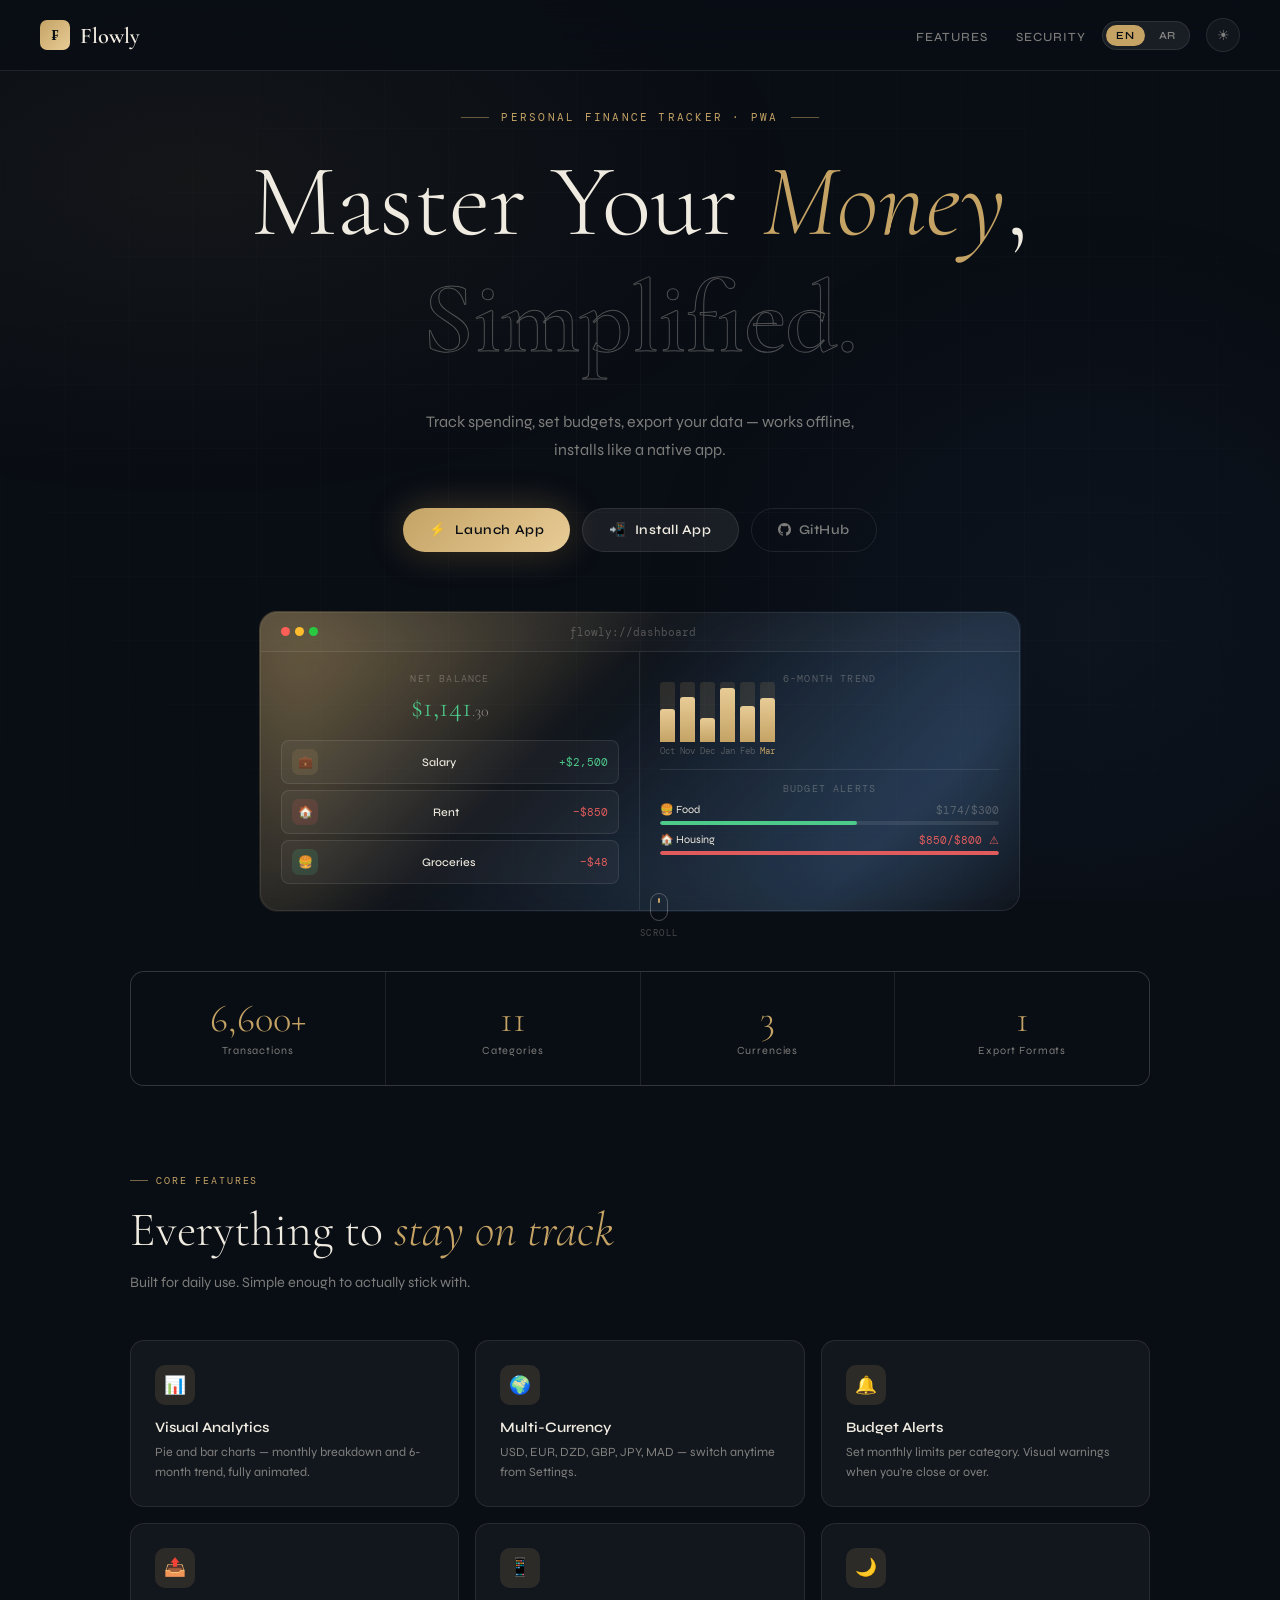
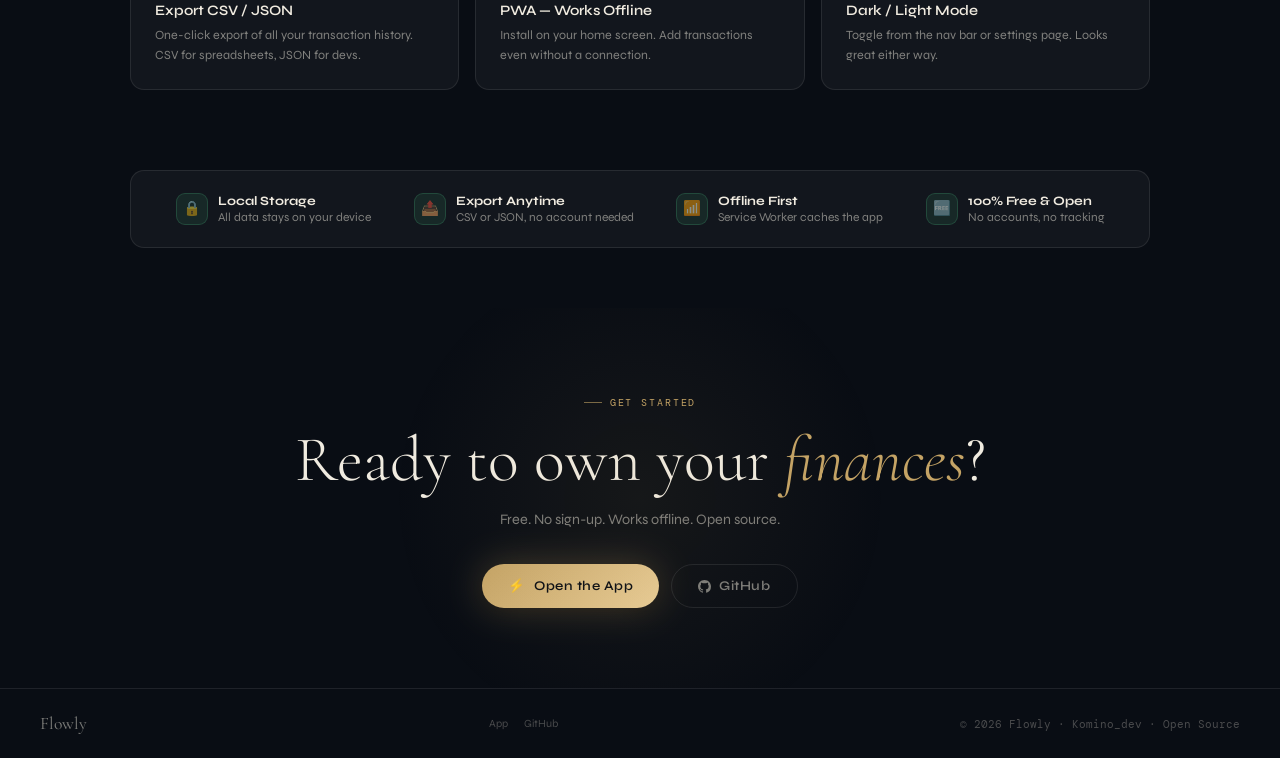
==== index.html @ 15ab542e "Fixed file name" ====
<!DOCTYPE html>
<html lang="en" dir="ltr" data-lang="en" data-theme="dark">
<head>
<meta charset="UTF-8">
<meta name="viewport" content="width=device-width, initial-scale=1.0">
<title>Flowly — Master Your Money, Simplified</title>
<link rel="manifest" href="manifest.json">
<meta name="theme-color" content="#c4a365">
<link rel="preconnect" href="https://fonts.googleapis.com">
<link href="https://fonts.googleapis.com/css2?family=Cormorant+Garamond:ital,wght@0,300;0,400;0,600;1,300;1,400&family=DM+Mono:wght@300;400;500&family=Syne:wght@400;500;600;700;800&display=swap" rel="stylesheet">
<style>
*, *::before, *::after { margin: 0; padding: 0; box-sizing: border-box; }
html { scroll-behavior: smooth; }
:root {
  --bg:#090d14; --surface:rgba(255,255,255,0.04); --surface-2:rgba(255,255,255,0.07);
  --border:rgba(255,255,255,0.09); --border-glow:rgba(196,163,101,0.3);
  --gold:#c4a365; --gold-light:#e8cc96; --gold-dim:rgba(196,163,101,0.15);
  --green:#4eca8b; --red:#e05c5c; --blue:#5c9be0;
  --text:#f0ebe0; --text-dim:rgba(240,235,224,0.5); --text-faint:rgba(240,235,224,0.28);
  --radius:16px; --font-d:'Cormorant Garamond',Georgia,serif;
  --font-ui:'Syne',sans-serif; --font-mono:'DM Mono',monospace;
}
[data-theme="light"] {
  --bg:#f5f0e8; --surface:rgba(0,0,0,0.04); --surface-2:rgba(0,0,0,0.06);
  --border:rgba(0,0,0,0.1); --gold:#9a6f2a; --gold-light:#c4932e;
  --gold-dim:rgba(154,111,42,0.1); --text:#1a1409;
  --text-dim:rgba(26,20,9,0.55); --text-faint:rgba(26,20,9,0.3);
}
body { background:var(--bg); color:var(--text); font-family:var(--font-ui); overflow-x:hidden; }
.bg-mesh { position:fixed; inset:0; z-index:0; pointer-events:none;
  background: radial-gradient(ellipse 80% 60% at 15% 20%,rgba(196,163,101,0.06) 0%,transparent 60%),
              radial-gradient(ellipse 60% 80% at 85% 70%,rgba(92,155,224,0.05) 0%,transparent 60%); }
.bg-grid { position:fixed; inset:0; z-index:0; pointer-events:none;
  background-image: linear-gradient(rgba(255,255,255,0.025) 1px,transparent 1px),
    linear-gradient(90deg,rgba(255,255,255,0.025) 1px,transparent 1px);
  background-size:64px 64px;
  mask-image:radial-gradient(ellipse 80% 80% at 50% 50%,black 0%,transparent 100%); }

nav { position:fixed; top:0; left:0; right:0; z-index:100; padding:18px 40px;
  display:flex; align-items:center; justify-content:space-between;
  backdrop-filter:blur(20px); background:rgba(9,13,20,0.7);
  border-bottom:1px solid var(--border); transition:padding 0.3s; }
[data-theme="light"] nav { background:rgba(245,240,232,0.8); }
nav.scrolled { padding:12px 40px; }
.nav-logo { display:flex; align-items:center; gap:10px; font-family:var(--font-d);
  font-size:1.4rem; font-weight:600; color:var(--text); text-decoration:none; }
.logo-mark { width:30px; height:30px; border-radius:7px;
  background:linear-gradient(135deg,var(--gold),var(--gold-light));
  display:flex; align-items:center; justify-content:center;
  font-size:0.85rem; color:#090d14; font-weight:700; }
.nav-right { display:flex; align-items:center; gap:16px; }
.nav-links { display:flex; gap:28px; list-style:none; }
.nav-links a { font-size:0.78rem; letter-spacing:0.08em; text-transform:uppercase;
  color:var(--text-dim); text-decoration:none; font-weight:500; transition:color 0.2s; }
.nav-links a:hover { color:var(--gold); }
.lang-toggle { display:flex; align-items:center; gap:4px;
  background:var(--surface-2); border:1px solid var(--border); border-radius:100px; padding:3px; }
.lang-btn { padding:4px 10px; border-radius:100px; border:none; cursor:pointer;
  font-family:var(--font-ui); font-size:0.68rem; font-weight:600; letter-spacing:0.06em;
  text-transform:uppercase; transition:all 0.2s; background:transparent; color:var(--text-dim); }
.lang-btn.active { background:var(--gold); color:#090d14; }
.theme-btn { width:34px; height:34px; border-radius:50%; border:1px solid var(--border);
  background:var(--surface); cursor:pointer; display:flex; align-items:center;
  justify-content:center; font-size:0.9rem; color:var(--text-dim); transition:all 0.2s; }
.theme-btn:hover { border-color:var(--gold); color:var(--gold); }

main { position:relative; z-index:1; }

.hero { min-height:100vh; display:flex; flex-direction:column; align-items:center;
  justify-content:center; padding:110px 40px 60px; text-align:center; }
.hero-eyebrow { font-family:var(--font-mono); font-size:0.7rem; letter-spacing:0.2em;
  text-transform:uppercase; color:var(--gold); margin-bottom:24px;
  display:flex; align-items:center; gap:12px;
  opacity:0; animation:fadeUp 0.8s 0.2s forwards; }
.hero-eyebrow::before,.hero-eyebrow::after { content:''; display:block; width:28px; height:1px; background:var(--gold); opacity:0.5; }
.hero-title { font-family:var(--font-d); font-size:clamp(3rem,8vw,6.5rem);
  font-weight:300; line-height:1.05; opacity:0; animation:fadeUp 0.9s 0.35s forwards; }
.hero-title em { font-style:italic; color:var(--gold); }
.hero-title-2 { font-family:var(--font-d); font-size:clamp(3rem,8vw,6.5rem);
  font-weight:600; color:transparent; -webkit-text-stroke:1px rgba(240,235,224,0.3);
  margin-bottom:28px; opacity:0; animation:fadeUp 0.9s 0.5s forwards; }
[data-theme="light"] .hero-title-2 { -webkit-text-stroke:1px rgba(26,20,9,0.2); }
.hero-sub { font-size:1rem; color:var(--text-dim); max-width:480px; line-height:1.75;
  opacity:0; animation:fadeUp 0.9s 0.65s forwards; margin-bottom:44px; }
.hero-btns { display:flex; flex-wrap:wrap; gap:12px; justify-content:center;
  opacity:0; animation:fadeUp 0.9s 0.8s forwards; margin-bottom:60px; }

.btn { display:inline-flex; align-items:center; gap:8px; padding:13px 26px;
  border-radius:100px; font-family:var(--font-ui); font-size:0.83rem; font-weight:600;
  letter-spacing:0.04em; text-decoration:none; cursor:pointer; border:none;
  transition:all 0.25s cubic-bezier(0.23,1,0.32,1); }
.btn-primary { background:linear-gradient(135deg,var(--gold),var(--gold-light)); color:#090d14;
  box-shadow:0 0 36px rgba(196,163,101,0.3),0 4px 16px rgba(0,0,0,0.4); }
.btn-primary:hover { box-shadow:0 0 56px rgba(196,163,101,0.5),0 6px 24px rgba(0,0,0,0.4); transform:translateY(-2px); }
.btn-secondary { background:var(--surface-2); border:1px solid var(--border); color:var(--text); }
.btn-secondary:hover { border-color:var(--gold); color:var(--gold); transform:translateY(-2px); }
.btn-ghost { background:transparent; border:1px solid var(--border); color:var(--text-dim); }
.btn-ghost:hover { border-color:var(--text-dim); color:var(--text); transform:translateY(-2px); }

/* mini dashboard preview */
.preview-wrap { width:100%; max-width:760px; opacity:0; animation:fadeUp 1s 1s forwards; position:relative; }
.preview-wrap::before { content:''; position:absolute; inset:-1px;
  background:linear-gradient(135deg,rgba(196,163,101,0.35),transparent 40%,rgba(92,155,224,0.15) 80%,transparent);
  border-radius:18px; z-index:-1; }
.preview-card { background:rgba(255,255,255,0.03); backdrop-filter:blur(32px);
  border:1px solid var(--border); border-radius:18px; overflow:hidden; }
.preview-bar { display:flex; align-items:center; justify-content:space-between;
  padding:12px 20px; border-bottom:1px solid var(--border); background:rgba(255,255,255,0.02); }
.preview-dots { display:flex; gap:5px; }
.preview-dot { width:9px; height:9px; border-radius:50%; }
.preview-dot:nth-child(1){background:#ff5f57} .preview-dot:nth-child(2){background:#febc2e} .preview-dot:nth-child(3){background:#28c840}
.preview-body { display:grid; grid-template-columns:1fr 1fr; }
.preview-left { padding:20px; border-right:1px solid var(--border); }
.preview-right { padding:20px; }
.p-label { font-size:0.62rem; letter-spacing:0.12em; text-transform:uppercase; color:var(--text-faint); font-family:var(--font-mono); margin-bottom:4px; }
.p-val { font-family:var(--font-d); font-size:1.8rem; font-weight:300; }
.p-val.pos { color:var(--green); } .p-val.neg { color:var(--red); }
.tx-mini { display:flex; align-items:center; gap:8px; padding:8px 10px;
  background:var(--surface); border:1px solid var(--border); border-radius:8px; margin-bottom:6px; font-size:0.72rem; }
.tx-mini-icon { width:26px; height:26px; border-radius:7px; display:flex; align-items:center; justify-content:center; font-size:0.75rem; }
.tx-mini-name { flex:1; font-weight:500; }
.tx-mini-amt { font-family:var(--font-mono); font-size:0.7rem; }
.tx-mini-amt.pos{color:var(--green)} .tx-mini-amt.neg{color:var(--red)}
.bars-mini { display:flex; align-items:flex-end; gap:5px; height:60px; margin:12px 0 4px; }
.bar-m { flex:1; border-radius:3px 3px 0 0; position:relative; background:rgba(196,163,101,0.15); }
.bar-m::after { content:''; position:absolute; bottom:0; left:0; right:0;
  background:linear-gradient(180deg,var(--gold-light),var(--gold)); border-radius:3px 3px 0 0;
  animation:bGrow 1.4s cubic-bezier(0.23,1,0.32,1) forwards; }
.bar-m[data-h="55"]::after{height:55%;animation-delay:1.1s}
.bar-m[data-h="75"]::after{height:75%;animation-delay:1.2s}
.bar-m[data-h="40"]::after{height:40%;animation-delay:1.3s}
.bar-m[data-h="90"]::after{height:90%;animation-delay:1.4s}
.bar-m[data-h="60"]::after{height:60%;animation-delay:1.5s}
.bar-m[data-h="72"]::after{height:72%;animation-delay:1.6s}
@keyframes bGrow { from{height:0} }
.bar-ml { font-size:0.55rem; color:var(--text-faint); font-family:var(--font-mono); text-align:center; margin-top:3px; }

/* features */
section { padding:80px 40px; max-width:1100px; margin:0 auto; }
.s-tag { display:inline-flex; align-items:center; gap:8px; font-family:var(--font-mono);
  font-size:0.65rem; letter-spacing:0.18em; text-transform:uppercase; color:var(--gold); margin-bottom:16px; }
.s-tag::before { content:''; display:block; width:18px; height:1px; background:var(--gold); opacity:0.6; }
.s-title { font-family:var(--font-d); font-size:clamp(1.8rem,4vw,3rem); font-weight:300; line-height:1.15; margin-bottom:12px; }
.s-title em { font-style:italic; color:var(--gold); }
.s-body { color:var(--text-dim); line-height:1.8; font-size:0.9rem; max-width:520px; }
.feat-grid { display:grid; grid-template-columns:repeat(auto-fill,minmax(260px,1fr)); gap:16px; margin-top:44px; }
.feat-card { background:var(--surface); border:1px solid var(--border); border-radius:14px; padding:24px;
  transition:all 0.3s cubic-bezier(0.23,1,0.32,1); }
.feat-card:hover { border-color:rgba(196,163,101,0.25); transform:translateY(-3px);
  box-shadow:0 16px 48px rgba(0,0,0,0.3); }
.feat-icon { width:40px; height:40px; border-radius:10px; background:var(--gold-dim);
  display:flex; align-items:center; justify-content:center; font-size:1.1rem; margin-bottom:14px; }
.feat-name { font-size:0.9rem; font-weight:600; margin-bottom:6px; }
.feat-desc { font-size:0.78rem; color:var(--text-dim); line-height:1.6; }

/* stats */
.stats-row { display:grid; grid-template-columns:repeat(4,1fr); gap:1px;
  background:var(--border); border:1px solid var(--border); border-radius:14px;
  overflow:hidden; margin:60px auto 0; max-width:840px; }
.stat-cell { background:var(--bg); padding:28px 20px; text-align:center; }
.stat-num { font-family:var(--font-d); font-size:2.4rem; font-weight:300; color:var(--gold); line-height:1; margin-bottom:6px; }
.stat-lbl { font-size:0.68rem; color:var(--text-dim); letter-spacing:0.08em; }

/* cta */
.cta { text-align:center; padding:80px 40px; position:relative; overflow:hidden; }
.cta-glow { position:absolute; top:50%; left:50%; transform:translate(-50%,-50%);
  width:500px; height:500px; background:radial-gradient(circle,rgba(196,163,101,0.07),transparent 70%); pointer-events:none; }
.cta-title { font-family:var(--font-d); font-size:clamp(2rem,5vw,4.5rem); font-weight:300; line-height:1.1; margin-bottom:16px; }
.cta-title em { font-style:italic; color:var(--gold); }
.cta-sub { color:var(--text-dim); font-size:0.9rem; margin-bottom:36px; }
.cta-btns { display:flex; gap:12px; justify-content:center; flex-wrap:wrap; }

/* security */
.sec-strip { margin:0 auto 60px; max-width:1020px; padding:0 40px;
  background:var(--surface); border:1px solid var(--border); border-radius:14px;
  display:flex; align-items:center; justify-content:space-around; flex-wrap:wrap; gap:16px;
  padding:22px 32px; }
.sec-badge { display:flex; align-items:center; gap:10px; font-size:0.75rem; color:var(--text-dim); }
.sec-icon { width:32px; height:32px; border-radius:9px; background:rgba(78,202,139,0.1);
  border:1px solid rgba(78,202,139,0.2); display:flex; align-items:center; justify-content:center; font-size:0.9rem; }
.sec-badge strong { display:block; font-size:0.8rem; color:var(--text); margin-bottom:1px; }

footer { border-top:1px solid var(--border); padding:24px 40px;
  display:flex; align-items:center; justify-content:space-between; flex-wrap:wrap; gap:12px; }
.footer-logo { font-family:var(--font-d); font-size:1.1rem; color:var(--text-dim); }
.footer-copy { font-size:0.68rem; color:var(--text-faint); font-family:var(--font-mono); }
.footer-links { display:flex; gap:16px; }
.footer-links a { font-size:0.68rem; color:var(--text-faint); text-decoration:none; transition:color 0.2s; }
.footer-links a:hover { color:var(--gold); }

.reveal { opacity:0; transform:translateY(24px); transition:opacity 0.7s cubic-bezier(0.23,1,0.32,1),transform 0.7s cubic-bezier(0.23,1,0.32,1); }
.reveal.vis { opacity:1; transform:none; }
.scroll-hint { position:absolute; bottom:32px; left:50%; transform:translateX(-50%);
  display:flex; flex-direction:column; align-items:center; gap:6px;
  opacity:0; animation:fadeUp 1s 1.5s forwards; }
.scroll-hint span { font-family:var(--font-mono); font-size:0.58rem; letter-spacing:0.15em; color:var(--text-faint); }
.sa { width:18px; height:28px; border:1px solid var(--text-faint); border-radius:9px; position:relative; }
.sa::after { content:''; position:absolute; top:4px; left:50%; transform:translateX(-50%);
  width:2px; height:5px; background:var(--gold); border-radius:2px; animation:sb 2s infinite; }
@keyframes sb { 0%,100%{top:4px;opacity:1} 80%{top:14px;opacity:0} }
@keyframes fadeUp { from{opacity:0;transform:translateY(20px)} to{opacity:1;transform:none} }
@media(max-width:700px){
  nav{padding:14px 16px} .nav-links{display:none} section{padding:56px 16px}
  .hero{padding:90px 16px 50px} .preview-body{grid-template-columns:1fr}
  .preview-right{border-top:1px solid var(--border)}
  .stats-row{grid-template-columns:repeat(2,1fr)} .sec-strip{margin:0 16px 40px}
  .feat-grid{grid-template-columns:1fr} .cta{padding:56px 16px} footer{padding:20px 16px}
}
</style>
</head>
<body>
<div class="bg-mesh"></div>
<div class="bg-grid"></div>

<nav id="nav">
  <a href="index.html" class="nav-logo"><div class="logo-mark">₣</div>Flowly</a>
  <div class="nav-right">
    <ul class="nav-links">
      <li><a href="#features">Features</a></li>
      <li><a href="#security">Security</a></li>
    </ul>
    <div class="lang-toggle">
      <button class="lang-btn active" id="btn-en" onclick="setLang('en')">EN</button>
      <button class="lang-btn" id="btn-ar" onclick="setLang('ar')">AR</button>
    </div>
    <button class="theme-btn" id="lp-theme-btn" onclick="toggleLPTheme()">☀</button>
  </div>
</nav>

<main>
<!-- HERO -->
<div class="hero" style="position:relative">
  <div class="hero-eyebrow" data-en="Personal Finance Tracker · PWA" data-ar="متتبع مالي شخصي · PWA">Personal Finance Tracker · PWA</div>
  <h1 class="hero-title" data-en="Master Your <em>Money</em>," data-ar="أتقن <em>أموالك</em>,">Master Your <em>Money</em>,</h1>
  <div class="hero-title-2" data-en="Simplified." data-ar="ببساطة.">Simplified.</div>
  <p class="hero-sub" data-en="Track spending, set budgets, export your data — works offline, installs like a native app." data-ar="تتبع الإنفاق، حدد الميزانيات، صدّر بياناتك — يعمل دون اتصال ويُثبَّت كتطبيق أصلي.">Track spending, set budgets, export your data — works offline, installs like a native app.</p>
  <div class="hero-btns">
    <a href="app.html" class="btn btn-primary">⚡ <span data-en="Launch App" data-ar="تشغيل">Launch App</span></a>
    <button class="btn btn-secondary" onclick="triggerPWAInstall()">📲 <span data-en="Install App" data-ar="تثبيت">Install App</span></button>
    <a href="https://github.com/kayo-isle69" target="_blank" class="btn btn-ghost">
      <svg width="13" height="13" viewBox="0 0 24 24" fill="currentColor"><path d="M12 0C5.37 0 0 5.37 0 12c0 5.31 3.435 9.795 8.205 11.385.6.105.825-.255.825-.57 0-.285-.015-1.23-.015-2.235-3.015.555-3.795-.735-4.035-1.41-.135-.345-.72-1.41-1.23-1.695-.42-.225-1.02-.78-.015-.795.945-.015 1.62.87 1.845 1.23 1.08 1.815 2.805 1.305 3.495.99.105-.78.42-1.305.765-1.605-2.67-.3-5.46-1.335-5.46-5.925 0-1.305.465-2.385 1.23-3.225-.12-.3-.54-1.53.12-3.18 0 0 1.005-.315 3.3 1.23.96-.27 1.98-.405 3-.405s2.04.135 3 .405c2.295-1.56 3.3-1.23 3.3-1.23.66 1.65.24 2.88.12 3.18.765.84 1.23 1.905 1.23 3.225 0 4.605-2.805 5.625-5.475 5.925.435.375.81 1.095.81 2.22 0 1.605-.015 2.895-.015 3.3 0 .315.225.69.825.57A12.02 12.02 0 0024 12c0-6.63-5.37-12-12-12z"/></svg>
      <span data-en="GitHub" data-ar="GitHub">GitHub</span>
    </a>
  </div>

  <!-- PREVIEW -->
  <div class="preview-wrap">
    <div class="preview-card">
      <div class="preview-bar">
        <div class="preview-dots"><div class="preview-dot"></div><div class="preview-dot"></div><div class="preview-dot"></div></div>
        <span style="font-size:0.68rem;color:var(--text-faint);font-family:var(--font-mono)">flowly://dashboard</span>
        <div style="width:52px"></div>
      </div>
      <div class="preview-body">
        <div class="preview-left">
          <div class="p-label" data-en="Net Balance" data-ar="الرصيد">Net Balance</div>
          <div class="p-val pos" style="margin-bottom:16px">$1,141<small style="font-size:1rem;color:var(--text-dim)">.30</small></div>
          <div class="tx-mini">
            <div class="tx-mini-icon" style="background:rgba(196,163,101,0.15)">💼</div>
            <span class="tx-mini-name" data-en="Salary" data-ar="راتب">Salary</span>
            <span class="tx-mini-amt pos">+$2,500</span>
          </div>
          <div class="tx-mini">
            <div class="tx-mini-icon" style="background:rgba(224,92,92,0.15)">🏠</div>
            <span class="tx-mini-name" data-en="Rent" data-ar="إيجار">Rent</span>
            <span class="tx-mini-amt neg">−$850</span>
          </div>
          <div class="tx-mini">
            <div class="tx-mini-icon" style="background:rgba(78,202,139,0.15)">🍔</div>
            <span class="tx-mini-name" data-en="Groceries" data-ar="بقالة">Groceries</span>
            <span class="tx-mini-amt neg">−$48</span>
          </div>
        </div>
        <div class="preview-right">
          <div class="p-label" data-en="6-Month Trend" data-ar="اتجاه 6 أشهر">6-Month Trend</div>
          <div class="bars-mini">
            <div><div class="bar-m" data-h="55" style="height:60px"></div><div class="bar-ml">Oct</div></div>
            <div><div class="bar-m" data-h="75" style="height:60px"></div><div class="bar-ml">Nov</div></div>
            <div><div class="bar-m" data-h="40" style="height:60px"></div><div class="bar-ml">Dec</div></div>
            <div><div class="bar-m" data-h="90" style="height:60px"></div><div class="bar-ml">Jan</div></div>
            <div><div class="bar-m" data-h="60" style="height:60px"></div><div class="bar-ml">Feb</div></div>
            <div><div class="bar-m" data-h="72" style="height:60px"></div><div class="bar-ml" style="color:var(--gold)">Mar</div></div>
          </div>
          <div style="height:1px;background:var(--border);margin:12px 0"></div>
          <div class="p-label" data-en="Budget Alerts" data-ar="تنبيهات">Budget Alerts</div>
          <div style="margin-top:8px">
            <div style="display:flex;justify-content:space-between;font-size:0.68rem;margin-bottom:4px"><span>🍔 Food</span><span style="color:var(--text-faint);font-family:var(--font-mono)">$174/$300</span></div>
            <div style="height:4px;background:var(--border);border-radius:2px;overflow:hidden"><div style="height:100%;width:58%;background:var(--green);border-radius:2px"></div></div>
          </div>
          <div style="margin-top:8px">
            <div style="display:flex;justify-content:space-between;font-size:0.68px;font-size:0.68rem;margin-bottom:4px"><span>🏠 Housing</span><span style="color:var(--red);font-family:var(--font-mono)">$850/$800 ⚠</span></div>
            <div style="height:4px;background:var(--border);border-radius:2px;overflow:hidden"><div style="height:100%;width:100%;background:var(--red);border-radius:2px"></div></div>
          </div>
        </div>
      </div>
    </div>
  </div>

  <div class="scroll-hint"><div class="sa"></div><span>SCROLL</span></div>
</div>

<!-- STATS -->
<div class="stats-row reveal" id="stats-row" style="margin:0 auto 0;max-width:1020px">
  <div class="stat-cell"><div class="stat-num" id="s1">0</div><div class="stat-lbl">Transactions</div></div>
  <div class="stat-cell"><div class="stat-num" id="s2">0</div><div class="stat-lbl">Categories</div></div>
  <div class="stat-cell"><div class="stat-num" id="s3">0</div><div class="stat-lbl">Currencies</div></div>
  <div class="stat-cell"><div class="stat-num" id="s4">0</div><div class="stat-lbl">Export Formats</div></div>
</div>

<!-- FEATURES -->
<section id="features">
  <div class="reveal">
    <div class="s-tag" data-en="Core Features" data-ar="المميزات">Core Features</div>
    <h2 class="s-title" data-en="Everything to <em>stay on track</em>" data-ar="كل ما تحتاجه <em>للبقاء في المسار</em>">Everything to <em>stay on track</em></h2>
    <p class="s-body" data-en="Built for daily use. Simple enough to actually stick with." data-ar="مصمم للاستخدام اليومي. بسيط بما يكفي للاستمرار.">Built for daily use. Simple enough to actually stick with.</p>
  </div>
  <div class="feat-grid reveal">
    <div class="feat-card"><div class="feat-icon">📊</div><div class="feat-name" data-en="Visual Analytics" data-ar="تحليلات مرئية">Visual Analytics</div><div class="feat-desc" data-en="Pie and bar charts — monthly breakdown and 6-month trend, fully animated." data-ar="مخططات دائرية وشريطية — توزيع شهري واتجاه 6 أشهر.">Pie and bar charts — monthly breakdown and 6-month trend, fully animated.</div></div>
    <div class="feat-card"><div class="feat-icon">🌍</div><div class="feat-name" data-en="Multi-Currency" data-ar="متعدد العملات">Multi-Currency</div><div class="feat-desc" data-en="USD, EUR, DZD, GBP, JPY, MAD — switch anytime from Settings." data-ar="دولار، يورو، دينار، جنيه، ين، درهم — تبديل في أي وقت.">USD, EUR, DZD, GBP, JPY, MAD — switch anytime from Settings.</div></div>
    <div class="feat-card"><div class="feat-icon">🔔</div><div class="feat-name" data-en="Budget Alerts" data-ar="تنبيهات الميزانية">Budget Alerts</div><div class="feat-desc" data-en="Set monthly limits per category. Visual warnings when you're close or over." data-ar="حدود شهرية لكل فئة مع تحذيرات عند الاقتراب من الحد.">Set monthly limits per category. Visual warnings when you're close or over.</div></div>
    <div class="feat-card"><div class="feat-icon">📤</div><div class="feat-name" data-en="Export CSV / JSON" data-ar="تصدير CSV / JSON">Export CSV / JSON</div><div class="feat-desc" data-en="One-click export of all your transaction history. CSV for spreadsheets, JSON for devs." data-ar="تصدير بنقرة واحدة. CSV للجداول، JSON للمطورين.">One-click export of all your transaction history. CSV for spreadsheets, JSON for devs.</div></div>
    <div class="feat-card"><div class="feat-icon">📱</div><div class="feat-name" data-en="PWA — Works Offline" data-ar="يعمل بدون إنترنت">PWA — Works Offline</div><div class="feat-desc" data-en="Install on your home screen. Add transactions even without a connection." data-ar="ثبّته على شاشتك الرئيسية وأضف المعاملات دون اتصال.">Install on your home screen. Add transactions even without a connection.</div></div>
    <div class="feat-card"><div class="feat-icon">🌙</div><div class="feat-name" data-en="Dark / Light Mode" data-ar="وضع داكن / فاتح">Dark / Light Mode</div><div class="feat-desc" data-en="Toggle from the nav bar or settings page. Looks great either way." data-ar="تبديل من شريط التنقل أو صفحة الإعدادات.">Toggle from the nav bar or settings page. Looks great either way.</div></div>
  </div>
</section>

<!-- SECURITY -->
<div class="sec-strip reveal" id="security">
  <div class="sec-badge"><div class="sec-icon">🔒</div><div><strong data-en="Local Storage" data-ar="تخزين محلي">Local Storage</strong><span data-en="All data stays on your device" data-ar="جميع البيانات على جهازك">All data stays on your device</span></div></div>
  <div class="sec-badge"><div class="sec-icon">📤</div><div><strong data-en="Export Anytime" data-ar="تصدير دائم">Export Anytime</strong><span data-en="CSV or JSON, no account needed" data-ar="CSV أو JSON، بدون حساب">CSV or JSON, no account needed</span></div></div>
  <div class="sec-badge"><div class="sec-icon">📶</div><div><strong data-en="Offline First" data-ar="يعمل أولاً بدون إنترنت">Offline First</strong><span data-en="Service Worker caches the app" data-ar="Service Worker يخزن التطبيق">Service Worker caches the app</span></div></div>
  <div class="sec-badge"><div class="sec-icon">🆓</div><div><strong data-en="100% Free & Open" data-ar="مجاني ومفتوح المصدر">100% Free & Open</strong><span data-en="No accounts, no tracking" data-ar="بدون حسابات أو تتبع">No accounts, no tracking</span></div></div>
</div>

<!-- CTA -->
<div class="cta reveal">
  <div class="cta-glow"></div>
  <div class="s-tag" style="justify-content:center">Get Started</div>
  <h2 class="cta-title" data-en="Ready to own your <em>finances</em>?" data-ar="هل أنت مستعد لإدارة <em>أموالك</em>؟">Ready to own your <em>finances</em>?</h2>
  <p class="cta-sub" data-en="Free. No sign-up. Works offline. Open source." data-ar="مجاني. بدون تسجيل. يعمل دون اتصال. مفتوح المصدر.">Free. No sign-up. Works offline. Open source.</p>
  <div class="cta-btns">
    <a href="app.html" class="btn btn-primary">⚡ <span data-en="Open the App" data-ar="افتح التطبيق">Open the App</span></a>
    <a href="https://github.com/kayo-isle69" target="_blank" class="btn btn-ghost">
      <svg width="13" height="13" viewBox="0 0 24 24" fill="currentColor"><path d="M12 0C5.37 0 0 5.37 0 12c0 5.31 3.435 9.795 8.205 11.385.6.105.825-.255.825-.57 0-.285-.015-1.23-.015-2.235-3.015.555-3.795-.735-4.035-1.41-.135-.345-.72-1.41-1.23-1.695-.42-.225-1.02-.78-.015-.795.945-.015 1.62.87 1.845 1.23 1.08 1.815 2.805 1.305 3.495.99.105-.78.42-1.305.765-1.605-2.67-.3-5.46-1.335-5.46-5.925 0-1.305.465-2.385 1.23-3.225-.12-.3-.54-1.53.12-3.18 0 0 1.005-.315 3.3 1.23.96-.27 1.98-.405 3-.405s2.04.135 3 .405c2.295-1.56 3.3-1.23 3.3-1.23.66 1.65.24 2.88.12 3.18.765.84 1.23 1.905 1.23 3.225 0 4.605-2.805 5.625-5.475 5.925.435.375.81 1.095.81 2.22 0 1.605-.015 2.895-.015 3.3 0 .315.225.69.825.57A12.02 12.02 0 0024 12c0-6.63-5.37-12-12-12z"/></svg>
      GitHub
    </a>
  </div>
</div>

<footer>
  <div class="footer-logo">Flowly</div>
  <div class="footer-links"><a href="app.html">App</a><a href="https://github.com/kayo-isle69">GitHub</a></div>
  <div class="footer-copy">© 2026 Flowly · Komino_dev · Open Source</div>
</footer>
</main>

<script>
// nav scroll
window.addEventListener('scroll',()=> document.getElementById('nav').classList.toggle('scrolled',scrollY>40));

// reveal
const obs = new IntersectionObserver(entries=>entries.forEach(e=>{if(e.isIntersecting)e.target.classList.add('vis')}),{threshold:0.12});
document.querySelectorAll('.reveal').forEach(r=>obs.observe(r));

// counters
const targets={s1:12000,s2:20,s3:6,s4:2}; let counted=false;
function count(id,t){ const el=document.getElementById(id); let v=0; const step=t/60;
  const iv=setInterval(()=>{ v=Math.min(v+step,t); el.textContent=Math.round(v).toLocaleString()+(id==='s1'?'+':''); if(v>=t)clearInterval(iv); },20); }
new IntersectionObserver(entries=>{if(entries[0].isIntersecting&&!counted){counted=true;Object.entries(targets).forEach(([id,t])=>count(id,t));}},{threshold:0.3}).observe(document.getElementById('stats-row'));

// lang
function setLang(lang){
  document.documentElement.setAttribute('data-lang',lang);
  document.documentElement.setAttribute('dir',lang==='ar'?'rtl':'ltr');
  document.getElementById('btn-en').classList.toggle('active',lang==='en');
  document.getElementById('btn-ar').classList.toggle('active',lang==='ar');
  document.querySelectorAll('[data-'+lang+']').forEach(el=>{el.innerHTML=el.getAttribute('data-'+lang);});
}

// theme
function toggleLPTheme(){
  const t=document.documentElement.getAttribute('data-theme')==='dark'?'light':'dark';
  document.documentElement.setAttribute('data-theme',t);
  document.getElementById('lp-theme-btn').textContent=t==='dark'?'☀':'🌙';
}

// pwa install
let di;
window.addEventListener('beforeinstallprompt',e=>{e.preventDefault();di=e;});
function triggerPWAInstall(){if(di)di.prompt();else alert('Open this page in your mobile browser to install!');}

// sw
if('serviceWorker' in navigator) navigator.serviceWorker.register('./sw.js').catch(()=>{});
</script>
</body>
</html>
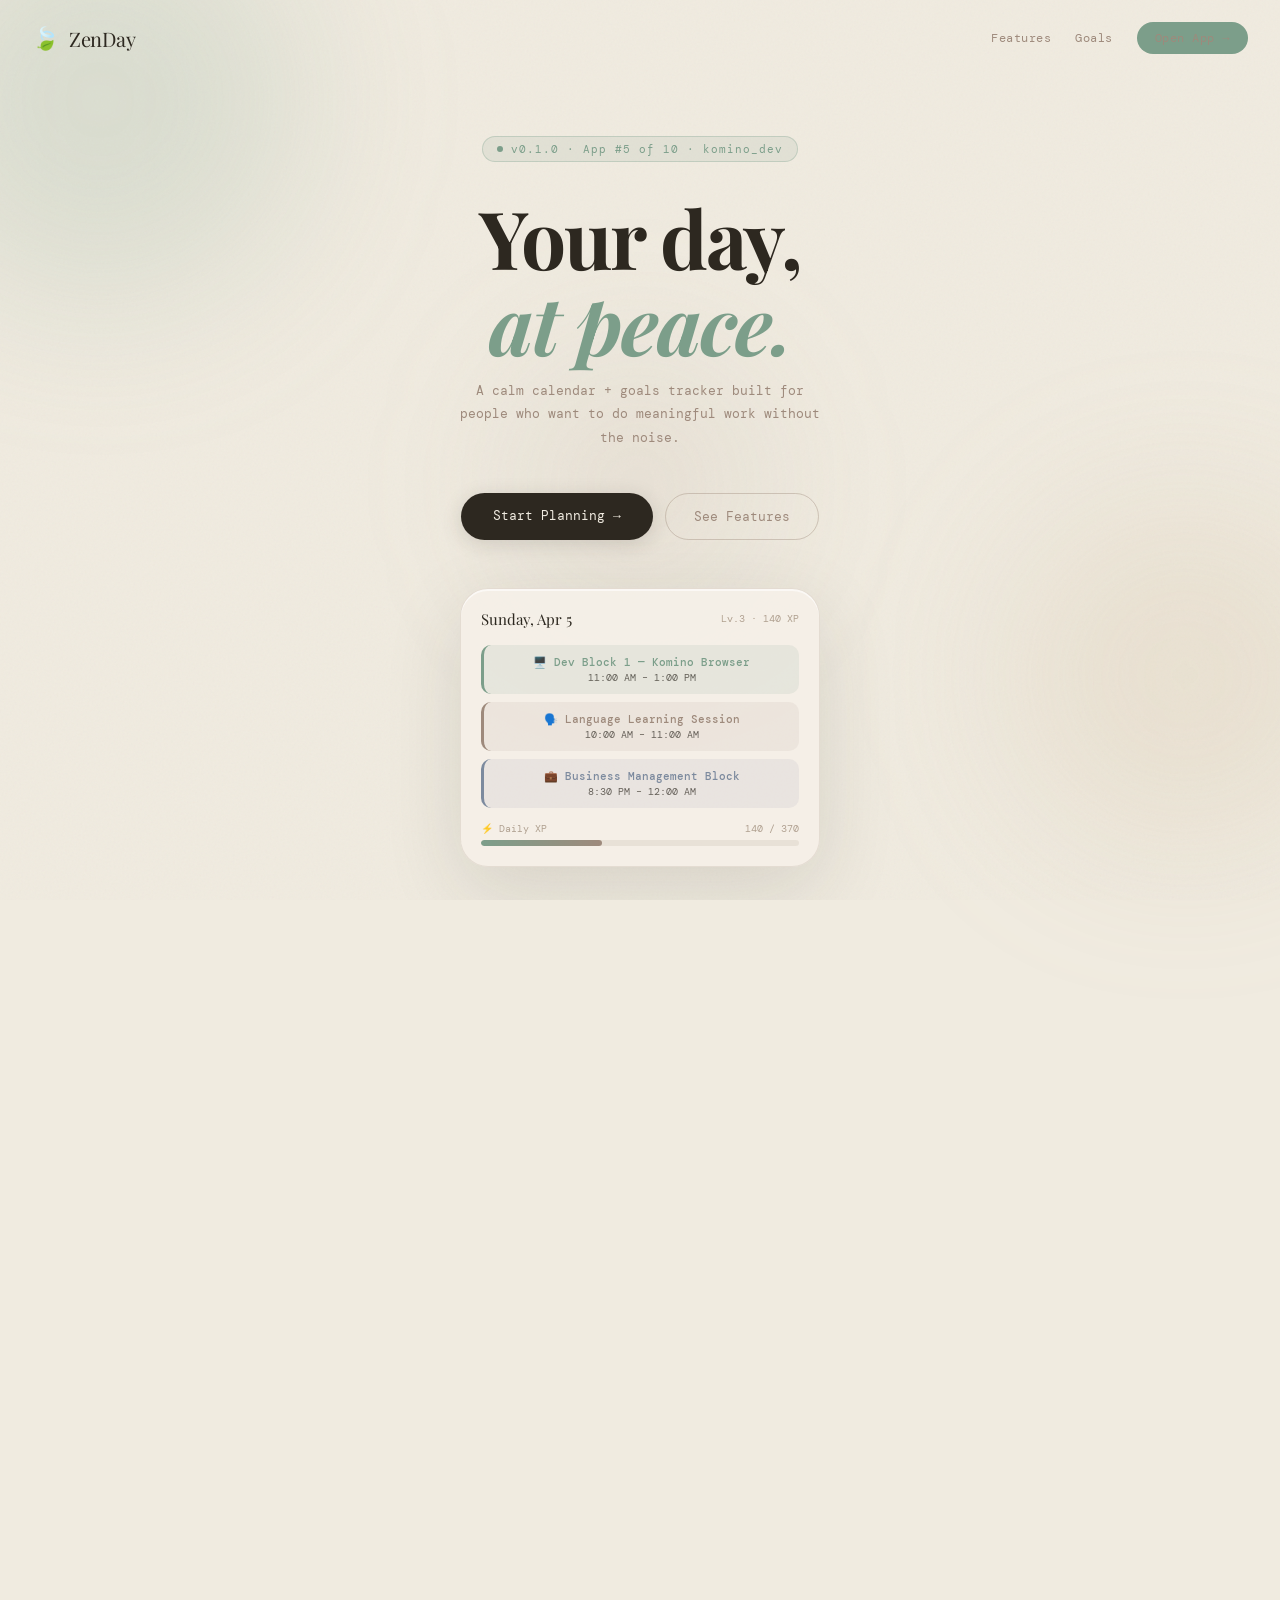
==== commit 54e25dc9: "Rename index-8.html to index.html" ====
--- a/index.html
+++ b/index.html
@@ -1,396 +1,412 @@
 <!DOCTYPE html>
-<html lang="en" dir="ltr" data-lang="en" data-theme="dark">
+<html lang="en">
 <head>
-<meta charset="UTF-8">
-<meta name="viewport" content="width=device-width, initial-scale=1.0">
-<title>Flowly — Master Your Money, Simplified</title>
-<link rel="manifest" href="manifest.json">
-<meta name="theme-color" content="#c4a365">
-<link rel="preconnect" href="https://fonts.googleapis.com">
-<link href="https://fonts.googleapis.com/css2?family=Cormorant+Garamond:ital,wght@0,300;0,400;0,600;1,300;1,400&family=DM+Mono:wght@300;400;500&family=Syne:wght@400;500;600;700;800&display=swap" rel="stylesheet">
-<style>
-*, *::before, *::after { margin: 0; padding: 0; box-sizing: border-box; }
-html { scroll-behavior: smooth; }
-:root {
-  --bg:#090d14; --surface:rgba(255,255,255,0.04); --surface-2:rgba(255,255,255,0.07);
-  --border:rgba(255,255,255,0.09); --border-glow:rgba(196,163,101,0.3);
-  --gold:#c4a365; --gold-light:#e8cc96; --gold-dim:rgba(196,163,101,0.15);
-  --green:#4eca8b; --red:#e05c5c; --blue:#5c9be0;
-  --text:#f0ebe0; --text-dim:rgba(240,235,224,0.5); --text-faint:rgba(240,235,224,0.28);
-  --radius:16px; --font-d:'Cormorant Garamond',Georgia,serif;
-  --font-ui:'Syne',sans-serif; --font-mono:'DM Mono',monospace;
-}
-[data-theme="light"] {
-  --bg:#f5f0e8; --surface:rgba(0,0,0,0.04); --surface-2:rgba(0,0,0,0.06);
-  --border:rgba(0,0,0,0.1); --gold:#9a6f2a; --gold-light:#c4932e;
-  --gold-dim:rgba(154,111,42,0.1); --text:#1a1409;
-  --text-dim:rgba(26,20,9,0.55); --text-faint:rgba(26,20,9,0.3);
-}
-body { background:var(--bg); color:var(--text); font-family:var(--font-ui); overflow-x:hidden; }
-.bg-mesh { position:fixed; inset:0; z-index:0; pointer-events:none;
-  background: radial-gradient(ellipse 80% 60% at 15% 20%,rgba(196,163,101,0.06) 0%,transparent 60%),
-              radial-gradient(ellipse 60% 80% at 85% 70%,rgba(92,155,224,0.05) 0%,transparent 60%); }
-.bg-grid { position:fixed; inset:0; z-index:0; pointer-events:none;
-  background-image: linear-gradient(rgba(255,255,255,0.025) 1px,transparent 1px),
-    linear-gradient(90deg,rgba(255,255,255,0.025) 1px,transparent 1px);
-  background-size:64px 64px;
-  mask-image:radial-gradient(ellipse 80% 80% at 50% 50%,black 0%,transparent 100%); }
-
-nav { position:fixed; top:0; left:0; right:0; z-index:100; padding:18px 40px;
-  display:flex; align-items:center; justify-content:space-between;
-  backdrop-filter:blur(20px); background:rgba(9,13,20,0.7);
-  border-bottom:1px solid var(--border); transition:padding 0.3s; }
-[data-theme="light"] nav { background:rgba(245,240,232,0.8); }
-nav.scrolled { padding:12px 40px; }
-.nav-logo { display:flex; align-items:center; gap:10px; font-family:var(--font-d);
-  font-size:1.4rem; font-weight:600; color:var(--text); text-decoration:none; }
-.logo-mark { width:30px; height:30px; border-radius:7px;
-  background:linear-gradient(135deg,var(--gold),var(--gold-light));
-  display:flex; align-items:center; justify-content:center;
-  font-size:0.85rem; color:#090d14; font-weight:700; }
-.nav-right { display:flex; align-items:center; gap:16px; }
-.nav-links { display:flex; gap:28px; list-style:none; }
-.nav-links a { font-size:0.78rem; letter-spacing:0.08em; text-transform:uppercase;
-  color:var(--text-dim); text-decoration:none; font-weight:500; transition:color 0.2s; }
-.nav-links a:hover { color:var(--gold); }
-.lang-toggle { display:flex; align-items:center; gap:4px;
-  background:var(--surface-2); border:1px solid var(--border); border-radius:100px; padding:3px; }
-.lang-btn { padding:4px 10px; border-radius:100px; border:none; cursor:pointer;
-  font-family:var(--font-ui); font-size:0.68rem; font-weight:600; letter-spacing:0.06em;
-  text-transform:uppercase; transition:all 0.2s; background:transparent; color:var(--text-dim); }
-.lang-btn.active { background:var(--gold); color:#090d14; }
-.theme-btn { width:34px; height:34px; border-radius:50%; border:1px solid var(--border);
-  background:var(--surface); cursor:pointer; display:flex; align-items:center;
-  justify-content:center; font-size:0.9rem; color:var(--text-dim); transition:all 0.2s; }
-.theme-btn:hover { border-color:var(--gold); color:var(--gold); }
-
-main { position:relative; z-index:1; }
-
-.hero { min-height:100vh; display:flex; flex-direction:column; align-items:center;
-  justify-content:center; padding:110px 40px 60px; text-align:center; }
-.hero-eyebrow { font-family:var(--font-mono); font-size:0.7rem; letter-spacing:0.2em;
-  text-transform:uppercase; color:var(--gold); margin-bottom:24px;
-  display:flex; align-items:center; gap:12px;
-  opacity:0; animation:fadeUp 0.8s 0.2s forwards; }
-.hero-eyebrow::before,.hero-eyebrow::after { content:''; display:block; width:28px; height:1px; background:var(--gold); opacity:0.5; }
-.hero-title { font-family:var(--font-d); font-size:clamp(3rem,8vw,6.5rem);
-  font-weight:300; line-height:1.05; opacity:0; animation:fadeUp 0.9s 0.35s forwards; }
-.hero-title em { font-style:italic; color:var(--gold); }
-.hero-title-2 { font-family:var(--font-d); font-size:clamp(3rem,8vw,6.5rem);
-  font-weight:600; color:transparent; -webkit-text-stroke:1px rgba(240,235,224,0.3);
-  margin-bottom:28px; opacity:0; animation:fadeUp 0.9s 0.5s forwards; }
-[data-theme="light"] .hero-title-2 { -webkit-text-stroke:1px rgba(26,20,9,0.2); }
-.hero-sub { font-size:1rem; color:var(--text-dim); max-width:480px; line-height:1.75;
-  opacity:0; animation:fadeUp 0.9s 0.65s forwards; margin-bottom:44px; }
-.hero-btns { display:flex; flex-wrap:wrap; gap:12px; justify-content:center;
-  opacity:0; animation:fadeUp 0.9s 0.8s forwards; margin-bottom:60px; }
-
-.btn { display:inline-flex; align-items:center; gap:8px; padding:13px 26px;
-  border-radius:100px; font-family:var(--font-ui); font-size:0.83rem; font-weight:600;
-  letter-spacing:0.04em; text-decoration:none; cursor:pointer; border:none;
-  transition:all 0.25s cubic-bezier(0.23,1,0.32,1); }
-.btn-primary { background:linear-gradient(135deg,var(--gold),var(--gold-light)); color:#090d14;
-  box-shadow:0 0 36px rgba(196,163,101,0.3),0 4px 16px rgba(0,0,0,0.4); }
-.btn-primary:hover { box-shadow:0 0 56px rgba(196,163,101,0.5),0 6px 24px rgba(0,0,0,0.4); transform:translateY(-2px); }
-.btn-secondary { background:var(--surface-2); border:1px solid var(--border); color:var(--text); }
-.btn-secondary:hover { border-color:var(--gold); color:var(--gold); transform:translateY(-2px); }
-.btn-ghost { background:transparent; border:1px solid var(--border); color:var(--text-dim); }
-.btn-ghost:hover { border-color:var(--text-dim); color:var(--text); transform:translateY(-2px); }
-
-/* mini dashboard preview */
-.preview-wrap { width:100%; max-width:760px; opacity:0; animation:fadeUp 1s 1s forwards; position:relative; }
-.preview-wrap::before { content:''; position:absolute; inset:-1px;
-  background:linear-gradient(135deg,rgba(196,163,101,0.35),transparent 40%,rgba(92,155,224,0.15) 80%,transparent);
-  border-radius:18px; z-index:-1; }
-.preview-card { background:rgba(255,255,255,0.03); backdrop-filter:blur(32px);
-  border:1px solid var(--border); border-radius:18px; overflow:hidden; }
-.preview-bar { display:flex; align-items:center; justify-content:space-between;
-  padding:12px 20px; border-bottom:1px solid var(--border); background:rgba(255,255,255,0.02); }
-.preview-dots { display:flex; gap:5px; }
-.preview-dot { width:9px; height:9px; border-radius:50%; }
-.preview-dot:nth-child(1){background:#ff5f57} .preview-dot:nth-child(2){background:#febc2e} .preview-dot:nth-child(3){background:#28c840}
-.preview-body { display:grid; grid-template-columns:1fr 1fr; }
-.preview-left { padding:20px; border-right:1px solid var(--border); }
-.preview-right { padding:20px; }
-.p-label { font-size:0.62rem; letter-spacing:0.12em; text-transform:uppercase; color:var(--text-faint); font-family:var(--font-mono); margin-bottom:4px; }
-.p-val { font-family:var(--font-d); font-size:1.8rem; font-weight:300; }
-.p-val.pos { color:var(--green); } .p-val.neg { color:var(--red); }
-.tx-mini { display:flex; align-items:center; gap:8px; padding:8px 10px;
-  background:var(--surface); border:1px solid var(--border); border-radius:8px; margin-bottom:6px; font-size:0.72rem; }
-.tx-mini-icon { width:26px; height:26px; border-radius:7px; display:flex; align-items:center; justify-content:center; font-size:0.75rem; }
-.tx-mini-name { flex:1; font-weight:500; }
-.tx-mini-amt { font-family:var(--font-mono); font-size:0.7rem; }
-.tx-mini-amt.pos{color:var(--green)} .tx-mini-amt.neg{color:var(--red)}
-.bars-mini { display:flex; align-items:flex-end; gap:5px; height:60px; margin:12px 0 4px; }
-.bar-m { flex:1; border-radius:3px 3px 0 0; position:relative; background:rgba(196,163,101,0.15); }
-.bar-m::after { content:''; position:absolute; bottom:0; left:0; right:0;
-  background:linear-gradient(180deg,var(--gold-light),var(--gold)); border-radius:3px 3px 0 0;
-  animation:bGrow 1.4s cubic-bezier(0.23,1,0.32,1) forwards; }
-.bar-m[data-h="55"]::after{height:55%;animation-delay:1.1s}
-.bar-m[data-h="75"]::after{height:75%;animation-delay:1.2s}
-.bar-m[data-h="40"]::after{height:40%;animation-delay:1.3s}
-.bar-m[data-h="90"]::after{height:90%;animation-delay:1.4s}
-.bar-m[data-h="60"]::after{height:60%;animation-delay:1.5s}
-.bar-m[data-h="72"]::after{height:72%;animation-delay:1.6s}
-@keyframes bGrow { from{height:0} }
-.bar-ml { font-size:0.55rem; color:var(--text-faint); font-family:var(--font-mono); text-align:center; margin-top:3px; }
-
-/* features */
-section { padding:80px 40px; max-width:1100px; margin:0 auto; }
-.s-tag { display:inline-flex; align-items:center; gap:8px; font-family:var(--font-mono);
-  font-size:0.65rem; letter-spacing:0.18em; text-transform:uppercase; color:var(--gold); margin-bottom:16px; }
-.s-tag::before { content:''; display:block; width:18px; height:1px; background:var(--gold); opacity:0.6; }
-.s-title { font-family:var(--font-d); font-size:clamp(1.8rem,4vw,3rem); font-weight:300; line-height:1.15; margin-bottom:12px; }
-.s-title em { font-style:italic; color:var(--gold); }
-.s-body { color:var(--text-dim); line-height:1.8; font-size:0.9rem; max-width:520px; }
-.feat-grid { display:grid; grid-template-columns:repeat(auto-fill,minmax(260px,1fr)); gap:16px; margin-top:44px; }
-.feat-card { background:var(--surface); border:1px solid var(--border); border-radius:14px; padding:24px;
-  transition:all 0.3s cubic-bezier(0.23,1,0.32,1); }
-.feat-card:hover { border-color:rgba(196,163,101,0.25); transform:translateY(-3px);
-  box-shadow:0 16px 48px rgba(0,0,0,0.3); }
-.feat-icon { width:40px; height:40px; border-radius:10px; background:var(--gold-dim);
-  display:flex; align-items:center; justify-content:center; font-size:1.1rem; margin-bottom:14px; }
-.feat-name { font-size:0.9rem; font-weight:600; margin-bottom:6px; }
-.feat-desc { font-size:0.78rem; color:var(--text-dim); line-height:1.6; }
-
-/* stats */
-.stats-row { display:grid; grid-template-columns:repeat(4,1fr); gap:1px;
-  background:var(--border); border:1px solid var(--border); border-radius:14px;
-  overflow:hidden; margin:60px auto 0; max-width:840px; }
-.stat-cell { background:var(--bg); padding:28px 20px; text-align:center; }
-.stat-num { font-family:var(--font-d); font-size:2.4rem; font-weight:300; color:var(--gold); line-height:1; margin-bottom:6px; }
-.stat-lbl { font-size:0.68rem; color:var(--text-dim); letter-spacing:0.08em; }
-
-/* cta */
-.cta { text-align:center; padding:80px 40px; position:relative; overflow:hidden; }
-.cta-glow { position:absolute; top:50%; left:50%; transform:translate(-50%,-50%);
-  width:500px; height:500px; background:radial-gradient(circle,rgba(196,163,101,0.07),transparent 70%); pointer-events:none; }
-.cta-title { font-family:var(--font-d); font-size:clamp(2rem,5vw,4.5rem); font-weight:300; line-height:1.1; margin-bottom:16px; }
-.cta-title em { font-style:italic; color:var(--gold); }
-.cta-sub { color:var(--text-dim); font-size:0.9rem; margin-bottom:36px; }
-.cta-btns { display:flex; gap:12px; justify-content:center; flex-wrap:wrap; }
-
-/* security */
-.sec-strip { margin:0 auto 60px; max-width:1020px; padding:0 40px;
-  background:var(--surface); border:1px solid var(--border); border-radius:14px;
-  display:flex; align-items:center; justify-content:space-around; flex-wrap:wrap; gap:16px;
-  padding:22px 32px; }
-.sec-badge { display:flex; align-items:center; gap:10px; font-size:0.75rem; color:var(--text-dim); }
-.sec-icon { width:32px; height:32px; border-radius:9px; background:rgba(78,202,139,0.1);
-  border:1px solid rgba(78,202,139,0.2); display:flex; align-items:center; justify-content:center; font-size:0.9rem; }
-.sec-badge strong { display:block; font-size:0.8rem; color:var(--text); margin-bottom:1px; }
-
-footer { border-top:1px solid var(--border); padding:24px 40px;
-  display:flex; align-items:center; justify-content:space-between; flex-wrap:wrap; gap:12px; }
-.footer-logo { font-family:var(--font-d); font-size:1.1rem; color:var(--text-dim); }
-.footer-copy { font-size:0.68rem; color:var(--text-faint); font-family:var(--font-mono); }
-.footer-links { display:flex; gap:16px; }
-.footer-links a { font-size:0.68rem; color:var(--text-faint); text-decoration:none; transition:color 0.2s; }
-.footer-links a:hover { color:var(--gold); }
-
-.reveal { opacity:0; transform:translateY(24px); transition:opacity 0.7s cubic-bezier(0.23,1,0.32,1),transform 0.7s cubic-bezier(0.23,1,0.32,1); }
-.reveal.vis { opacity:1; transform:none; }
-.scroll-hint { position:absolute; bottom:32px; left:50%; transform:translateX(-50%);
-  display:flex; flex-direction:column; align-items:center; gap:6px;
-  opacity:0; animation:fadeUp 1s 1.5s forwards; }
-.scroll-hint span { font-family:var(--font-mono); font-size:0.58rem; letter-spacing:0.15em; color:var(--text-faint); }
-.sa { width:18px; height:28px; border:1px solid var(--text-faint); border-radius:9px; position:relative; }
-.sa::after { content:''; position:absolute; top:4px; left:50%; transform:translateX(-50%);
-  width:2px; height:5px; background:var(--gold); border-radius:2px; animation:sb 2s infinite; }
-@keyframes sb { 0%,100%{top:4px;opacity:1} 80%{top:14px;opacity:0} }
-@keyframes fadeUp { from{opacity:0;transform:translateY(20px)} to{opacity:1;transform:none} }
-@media(max-width:700px){
-  nav{padding:14px 16px} .nav-links{display:none} section{padding:56px 16px}
-  .hero{padding:90px 16px 50px} .preview-body{grid-template-columns:1fr}
-  .preview-right{border-top:1px solid var(--border)}
-  .stats-row{grid-template-columns:repeat(2,1fr)} .sec-strip{margin:0 16px 40px}
-  .feat-grid{grid-template-columns:1fr} .cta{padding:56px 16px} footer{padding:20px 16px}
-}
-</style>
+  <meta charset="UTF-8" />
+  <meta name="viewport" content="width=device-width, initial-scale=1.0" />
+  <title>ZenDay — calm. focused. yours.</title>
+  <link rel="manifest" href="manifest.json" />
+  <meta name="theme-color" content="#7c9e8a" />
+  <link rel="preconnect" href="https://fonts.googleapis.com" />
+  <link rel="preconnect" href="https://fonts.gstatic.com" crossorigin />
+  <link href="https://fonts.googleapis.com/css2?family=Playfair+Display:ital,wght@0,400;0,600;1,400&family=DM+Mono:wght@300;400;500&display=swap" rel="stylesheet" />
+  <style>
+    *, *::before, *::after { box-sizing: border-box; margin: 0; padding: 0; }
+
+    :root {
+      --cream: #f0ebe0;
+      --cream-dark: #e8e0d0;
+      --sage: #7c9e8a;
+      --sand: #c4a882;
+      --brown: #9e8a7c;
+      --ink: #2d2820;
+      --muted: #9e8a7c;
+      --faint: #b0a090;
+    }
+
+    html, body {
+      height: 100%;
+      background: var(--cream);
+      color: var(--ink);
+      font-family: 'DM Mono', monospace;
+      overflow-x: hidden;
+    }
+
+    /* ── GRAIN ── */
+    body::before {
+      content: '';
+      position: fixed; inset: 0;
+      background-image: url("data:image/svg+xml,%3Csvg viewBox='0 0 512 512' xmlns='http://www.w3.org/2000/svg'%3E%3Cfilter id='n'%3E%3CfeTurbulence type='fractalNoise' baseFrequency='0.8' numOctaves='4' stitchTiles='stitch'/%3E%3C/filter%3E%3Crect width='100%25' height='100%25' filter='url(%23n)'/%3E%3C/svg%3E");
+      opacity: 0.035;
+      pointer-events: none;
+      z-index: 0;
+    }
+
+    /* ── BLOBS ── */
+    .blob {
+      position: fixed;
+      border-radius: 50%;
+      filter: blur(80px);
+      pointer-events: none;
+      z-index: 0;
+    }
+    .blob-1 { width: 400px; height: 400px; background: rgba(124,158,138,0.18); top: -100px; left: -100px; }
+    .blob-2 { width: 350px; height: 350px; background: rgba(196,168,130,0.15); bottom: 50px; right: -80px; }
+    .blob-3 { width: 250px; height: 250px; background: rgba(158,138,124,0.12); top: 40%; left: 40%; }
+
+    /* ── LAYOUT ── */
+    .wrap { position: relative; z-index: 1; min-height: 100vh; display: flex; flex-direction: column; }
+
+    /* ── NAV ── */
+    nav {
+      padding: 22px 32px;
+      display: flex; align-items: center; justify-content: space-between;
+    }
+    .nav-logo { display: flex; align-items: center; gap: 10px; text-decoration: none; }
+    .nav-logo span.leaf { font-size: 22px; }
+    .nav-logo span.name { font-family: 'Playfair Display', serif; font-size: 20px; color: var(--ink); letter-spacing: -0.3px; }
+    .nav-links { display: flex; gap: 24px; align-items: center; }
+    .nav-links a { color: var(--muted); text-decoration: none; font-size: 12px; letter-spacing: 0.5px; transition: color 0.2s; }
+    .nav-links a:hover { color: var(--ink); }
+    .btn-nav {
+      padding: 8px 18px; border-radius: 99px;
+      background: var(--sage); color: #f5f0e8;
+      font-family: 'DM Mono', monospace; font-size: 12px;
+      border: none; cursor: pointer; text-decoration: none;
+      transition: opacity 0.2s; display: inline-block;
+    }
+    .btn-nav:hover { opacity: 0.85; }
+
+    /* ── HERO ── */
+    .hero {
+      flex: 1; display: flex; flex-direction: column; align-items: center;
+      justify-content: center; padding: 60px 24px 40px; text-align: center;
+    }
+    .hero-tag {
+      display: inline-flex; align-items: center; gap: 8px;
+      background: rgba(124,158,138,0.12); border: 1px solid rgba(124,158,138,0.3);
+      border-radius: 99px; padding: 5px 14px; margin-bottom: 32px;
+      font-size: 11px; color: var(--sage); letter-spacing: 1px;
+      animation: fadeUp 0.6s ease both;
+    }
+    .hero-dot { width: 6px; height: 6px; border-radius: 50%; background: var(--sage); }
+    .hero-title {
+      font-family: 'Playfair Display', serif;
+      font-size: clamp(42px, 9vw, 80px);
+      line-height: 1.08; letter-spacing: -2px;
+      color: var(--ink); margin-bottom: 12px;
+      animation: fadeUp 0.6s 0.1s ease both;
+    }
+    .hero-title em { font-style: italic; color: var(--sage); }
+    .hero-sub {
+      font-size: 13px; color: var(--muted); margin-bottom: 44px; line-height: 1.8;
+      max-width: 380px; animation: fadeUp 0.6s 0.2s ease both;
+    }
+    .hero-cta { display: flex; gap: 12px; flex-wrap: wrap; justify-content: center; animation: fadeUp 0.6s 0.3s ease both; }
+    .btn-primary {
+      padding: 14px 32px; border-radius: 99px;
+      background: var(--ink); color: var(--cream);
+      font-family: 'DM Mono', monospace; font-size: 13px;
+      border: none; cursor: pointer; text-decoration: none;
+      transition: transform 0.2s, box-shadow 0.2s;
+      box-shadow: 0 4px 20px rgba(45,40,32,0.15);
+    }
+    .btn-primary:hover { transform: translateY(-2px); box-shadow: 0 8px 28px rgba(45,40,32,0.2); }
+    .btn-ghost {
+      padding: 14px 28px; border-radius: 99px;
+      border: 1px solid rgba(158,138,124,0.4);
+      background: none; color: var(--muted);
+      font-family: 'DM Mono', monospace; font-size: 13px;
+      cursor: pointer; text-decoration: none;
+      transition: all 0.2s;
+    }
+    .btn-ghost:hover { border-color: var(--ink); color: var(--ink); }
+
+    /* ── PREVIEW CARD ── */
+    .preview {
+      margin: 48px auto 0; width: 100%; max-width: 360px;
+      animation: fadeUp 0.7s 0.4s ease both;
+    }
+    .preview-phone {
+      background: rgba(245,240,232,0.9);
+      border: 1px solid rgba(158,138,124,0.2);
+      border-radius: 28px;
+      padding: 20px;
+      box-shadow: 0 24px 80px rgba(45,40,32,0.12), 0 2px 0 rgba(255,255,255,0.6) inset;
+    }
+    .preview-bar {
+      display: flex; align-items: center; justify-content: space-between;
+      margin-bottom: 16px;
+    }
+    .preview-title { font-family: 'Playfair Display', serif; font-size: 15px; color: var(--ink); }
+    .preview-date { font-size: 10px; color: var(--faint); }
+    .preview-event {
+      border-radius: 10px; padding: 10px 12px; margin-bottom: 8px;
+      border-left: 3px solid;
+    }
+    .preview-event-title { font-size: 11px; font-weight: 500; }
+    .preview-event-time { font-size: 10px; opacity: 0.7; margin-top: 2px; }
+    .ev1 { background: rgba(124,158,138,0.12); border-color: #7c9e8a; }
+    .ev1 .preview-event-title { color: #7c9e8a; }
+    .ev2 { background: rgba(158,138,124,0.1); border-color: #9e8a7c; }
+    .ev2 .preview-event-title { color: #9e8a7c; }
+    .ev3 { background: rgba(124,130,158,0.1); border-color: #7c8a9e; }
+    .ev3 .preview-event-title { color: #7c8a9e; }
+    .preview-xp { margin-top: 14px; }
+    .preview-xp-label { font-size: 10px; color: var(--faint); margin-bottom: 5px; display: flex; justify-content: space-between; }
+    .preview-xp-bar { height: 6px; background: rgba(158,138,124,0.15); border-radius: 99px; overflow: hidden; }
+    .preview-xp-fill { height: 100%; width: 38%; background: linear-gradient(90deg, #7c9e8a, #9e8a7c); border-radius: 99px; }
+
+    /* ── FEATURES ── */
+    .features {
+      padding: 80px 24px; max-width: 900px; margin: 0 auto; width: 100%;
+    }
+    .section-tag {
+      font-size: 11px; letter-spacing: 2px; color: var(--sage);
+      text-transform: uppercase; text-align: center; margin-bottom: 14px;
+    }
+    .section-title {
+      font-family: 'Playfair Display', serif; font-size: clamp(28px, 5vw, 42px);
+      text-align: center; color: var(--ink); margin-bottom: 56px; letter-spacing: -1px;
+    }
+    .feat-grid { display: grid; grid-template-columns: repeat(auto-fit, minmax(240px, 1fr)); gap: 16px; }
+    .feat-card {
+      background: rgba(245,240,232,0.7); border: 1px solid rgba(158,138,124,0.18);
+      border-radius: 20px; padding: 24px; transition: transform 0.2s, box-shadow 0.2s;
+    }
+    .feat-card:hover { transform: translateY(-4px); box-shadow: 0 12px 40px rgba(45,40,32,0.08); }
+    .feat-icon { font-size: 28px; margin-bottom: 14px; }
+    .feat-name { font-family: 'Playfair Display', serif; font-size: 16px; color: var(--ink); margin-bottom: 8px; }
+    .feat-desc { font-size: 12px; color: var(--muted); line-height: 1.7; }
+
+    /* ── GOALS PREVIEW ── */
+    .goals-section {
+      padding: 0 24px 80px; max-width: 700px; margin: 0 auto; width: 100%;
+    }
+    .goal-item {
+      display: flex; align-items: center; gap: 14px;
+      padding: 14px 16px; border-radius: 14px; margin-bottom: 10px;
+      background: rgba(245,240,232,0.7); border: 1px solid rgba(158,138,124,0.15);
+      animation: fadeUp 0.5s ease both;
+    }
+    .goal-check {
+      width: 22px; height: 22px; border-radius: 50%; flex-shrink: 0;
+      border: 2px solid var(--sand); display: flex; align-items: center; justify-content: center;
+      font-size: 12px; color: #f5f0e8;
+    }
+    .goal-check.done { background: var(--sage); border-color: var(--sage); }
+    .goal-text { flex: 1; font-size: 13px; color: var(--ink); }
+    .goal-tags { display: flex; gap: 6px; flex-wrap: wrap; margin-top: 4px; }
+    .goal-tag {
+      font-size: 10px; padding: 2px 8px; border-radius: 99px;
+      background: rgba(124,158,138,0.12); color: var(--sage);
+      border: 1px solid rgba(124,158,138,0.25);
+    }
+    .goal-xp { font-size: 11px; color: var(--sand); font-weight: 500; flex-shrink: 0; }
+
+    /* ── CTA SECTION ── */
+    .cta-section {
+      padding: 60px 24px 80px; text-align: center;
+      background: rgba(124,158,138,0.06);
+      border-top: 1px solid rgba(124,158,138,0.12);
+    }
+    .cta-section h2 { font-family: 'Playfair Display', serif; font-size: 32px; color: var(--ink); margin-bottom: 12px; letter-spacing: -0.5px; }
+    .cta-section p { font-size: 13px; color: var(--muted); margin-bottom: 32px; }
+
+    /* ── FOOTER ── */
+    footer {
+      padding: 24px 32px; border-top: 1px solid rgba(158,138,124,0.12);
+      display: flex; align-items: center; justify-content: space-between;
+      font-size: 11px; color: var(--faint);
+    }
+    .footer-right { display: flex; gap: 20px; }
+    footer a { color: var(--faint); text-decoration: none; transition: color 0.2s; }
+    footer a:hover { color: var(--ink); }
+
+    /* ── ANIMATIONS ── */
+    @keyframes fadeUp {
+      from { opacity: 0; transform: translateY(20px); }
+      to { opacity: 1; transform: translateY(0); }
+    }
+
+    /* ── MOBILE ── */
+    @media (max-width: 600px) {
+      nav { padding: 16px 20px; }
+      .nav-links { gap: 12px; }
+      .nav-links a:not(.btn-nav) { display: none; }
+      footer { flex-direction: column; gap: 12px; text-align: center; }
+      .footer-right { justify-content: center; }
+    }
+  </style>
 </head>
 <body>
-<div class="bg-mesh"></div>
-<div class="bg-grid"></div>
-
-<nav id="nav">
-  <a href="index.html" class="nav-logo"><div class="logo-mark">₣</div>Flowly</a>
-  <div class="nav-right">
-    <ul class="nav-links">
-      <li><a href="#features">Features</a></li>
-      <li><a href="#security">Security</a></li>
-    </ul>
-    <div class="lang-toggle">
-      <button class="lang-btn active" id="btn-en" onclick="setLang('en')">EN</button>
-      <button class="lang-btn" id="btn-ar" onclick="setLang('ar')">AR</button>
-    </div>
-    <button class="theme-btn" id="lp-theme-btn" onclick="toggleLPTheme()">☀</button>
+  <div class="blob blob-1"></div>
+  <div class="blob blob-2"></div>
+  <div class="blob blob-3"></div>
+
+  <div class="wrap">
+    <!-- NAV -->
+    <nav>
+      <a href="index.html" class="nav-logo">
+        <span class="leaf">🍃</span>
+        <span class="name">ZenDay</span>
+      </a>
+      <div class="nav-links">
+        <a href="#features">Features</a>
+        <a href="#goals">Goals</a>
+        <a href="app.html" class="btn-nav">Open App →</a>
+      </div>
+    </nav>
+
+    <!-- HERO -->
+    <section class="hero">
+      <div class="hero-tag">
+        <div class="hero-dot"></div>
+        v0.1.0 · App #5 of 10 · komino_dev
+      </div>
+      <h1 class="hero-title">Your day,<br /><em>at peace.</em></h1>
+      <p class="hero-sub">A calm calendar + goals tracker built for people who want to do meaningful work without the noise.</p>
+      <div class="hero-cta">
+        <a href="app.html" class="btn-primary">Start Planning →</a>
+        <a href="#features" class="btn-ghost">See Features</a>
+      </div>
+
+      <!-- Phone preview -->
+      <div class="preview">
+        <div class="preview-phone">
+          <div class="preview-bar">
+            <span class="preview-title">Sunday, Apr 5</span>
+            <span class="preview-date">Lv.3 · 140 XP</span>
+          </div>
+          <div class="preview-event ev1">
+            <div class="preview-event-title">🖥️ Dev Block 1 — Komino Browser</div>
+            <div class="preview-event-time">11:00 AM – 1:00 PM</div>
+          </div>
+          <div class="preview-event ev2">
+            <div class="preview-event-title">🗣️ Language Learning Session</div>
+            <div class="preview-event-time">10:00 AM – 11:00 AM</div>
+          </div>
+          <div class="preview-event ev3">
+            <div class="preview-event-title">💼 Business Management Block</div>
+            <div class="preview-event-time">8:30 PM – 12:00 AM</div>
+          </div>
+          <div class="preview-xp">
+            <div class="preview-xp-label"><span>⚡ Daily XP</span><span>140 / 370</span></div>
+            <div class="preview-xp-bar"><div class="preview-xp-fill"></div></div>
+          </div>
+        </div>
+      </div>
+    </section>
+
+    <!-- FEATURES -->
+    <section class="features" id="features">
+      <div class="section-tag">What's inside</div>
+      <h2 class="section-title">Everything you need,<br />nothing you don't.</h2>
+      <div class="feat-grid">
+        <div class="feat-card">
+          <div class="feat-icon">📅</div>
+          <div class="feat-name">Day Timeline</div>
+          <div class="feat-desc">Visual hour-by-hour timeline with overlapping event support and color-coded categories. Add, edit, or delete in seconds.</div>
+        </div>
+        <div class="feat-card">
+          <div class="feat-icon">⚡</div>
+          <div class="feat-name">Goals & XP</div>
+          <div class="feat-desc">Turn your to-dos into goals with XP rewards. Daily, weekly, monthly — watch your level bar grow as you check things off.</div>
+        </div>
+        <div class="feat-card">
+          <div class="feat-icon">🔔</div>
+          <div class="feat-name">Smart Alarms</div>
+          <div class="feat-desc">Set reminder sounds before events start. Bell, chime, rain drop, singing bowl — or silence. Your choice.</div>
+        </div>
+        <div class="feat-card">
+          <div class="feat-icon">👥</div>
+          <div class="feat-name">Share Events</div>
+          <div class="feat-desc">Share events with friends by username or invite link. See shared events at a glance directly on the timeline.</div>
+        </div>
+        <div class="feat-card">
+          <div class="feat-icon">🏷️</div>
+          <div class="feat-name">8 Categories</div>
+          <div class="feat-desc">Dev, Study, Business, Creative, Health, Social, Meals, Personal — each with its own warm color on the timeline.</div>
+        </div>
+        <div class="feat-card">
+          <div class="feat-icon">📲</div>
+          <div class="feat-name">Install as App</div>
+          <div class="feat-desc">Full PWA — install on your phone or desktop, works offline, feels native. No App Store needed.</div>
+        </div>
+      </div>
+    </section>
+
+    <!-- GOALS PREVIEW -->
+    <section class="goals-section" id="goals">
+      <div class="section-tag">Goals system</div>
+      <h2 class="section-title" style="margin-bottom:32px;">Chase goals,<br />not tasks.</h2>
+
+      <div class="goal-item" style="animation-delay:0s">
+        <div class="goal-check done">✓</div>
+        <div style="flex:1">
+          <div class="goal-text">🌅 Morning routine + breakfast done by 10AM</div>
+          <div class="goal-tags">
+            <span class="goal-tag">daily</span>
+            <span class="goal-tag" style="color:#c4a882;border-color:rgba(196,168,130,0.3);background:rgba(196,168,130,0.1)">personal</span>
+          </div>
+        </div>
+        <div class="goal-xp">+10 xp</div>
+      </div>
+      <div class="goal-item" style="animation-delay:0.1s">
+        <div class="goal-check done">✓</div>
+        <div style="flex:1">
+          <div class="goal-text">🗣️ Complete 1h language learning session</div>
+          <div class="goal-tags">
+            <span class="goal-tag">daily</span>
+            <span class="goal-tag" style="color:#9e8a7c;border-color:rgba(158,138,124,0.3);background:rgba(158,138,124,0.1)">study</span>
+          </div>
+        </div>
+        <div class="goal-xp">+25 xp</div>
+      </div>
+      <div class="goal-item" style="animation-delay:0.2s">
+        <div class="goal-check"></div>
+        <div style="flex:1">
+          <div class="goal-text">🖥️ Ship 1 feature on Komino Browser</div>
+          <div class="goal-tags">
+            <span class="goal-tag">daily</span>
+            <span class="goal-tag" style="color:#7c8a9e;border-color:rgba(124,138,158,0.3);background:rgba(124,138,158,0.1)">dev</span>
+          </div>
+        </div>
+        <div class="goal-xp">+40 xp</div>
+      </div>
+      <div class="goal-item" style="animation-delay:0.3s">
+        <div class="goal-check"></div>
+        <div style="flex:1">
+          <div class="goal-text">💰 Make first online earning (any amount)</div>
+          <div class="goal-tags">
+            <span class="goal-tag" style="color:#9e7c8a;border-color:rgba(158,124,138,0.3);background:rgba(158,124,138,0.1)">monthly</span>
+            <span class="goal-tag" style="color:#9e7c8a;border-color:rgba(158,124,138,0.3);background:rgba(158,124,138,0.1)">business</span>
+          </div>
+        </div>
+        <div class="goal-xp">+100 xp</div>
+      </div>
+    </section>
+
+    <!-- CTA -->
+    <section class="cta-section">
+      <h2>Ready to plan your day?</h2>
+      <p>It takes 30 seconds to set up. Just pick a username and go.</p>
+      <a href="app.html" class="btn-primary">Open ZenDay →</a>
+    </section>
+
+    <!-- FOOTER -->
+    <footer>
+      <span>🍃 ZenDay v0.1.0 · komino_dev · 10-day 10-apps #5</span>
+      <div class="footer-right">
+        <a href="https://github.com/kayo-isle69" target="_blank">GitHub</a>
+        <a href="app.html">App</a>
+      </div>
+    </footer>
   </div>
-</nav>
-
-<main>
-<!-- HERO -->
-<div class="hero" style="position:relative">
-  <div class="hero-eyebrow" data-en="Personal Finance Tracker · PWA" data-ar="متتبع مالي شخصي · PWA">Personal Finance Tracker · PWA</div>
-  <h1 class="hero-title" data-en="Master Your <em>Money</em>," data-ar="أتقن <em>أموالك</em>,">Master Your <em>Money</em>,</h1>
-  <div class="hero-title-2" data-en="Simplified." data-ar="ببساطة.">Simplified.</div>
-  <p class="hero-sub" data-en="Track spending, set budgets, export your data — works offline, installs like a native app." data-ar="تتبع الإنفاق، حدد الميزانيات، صدّر بياناتك — يعمل دون اتصال ويُثبَّت كتطبيق أصلي.">Track spending, set budgets, export your data — works offline, installs like a native app.</p>
-  <div class="hero-btns">
-    <a href="app.html" class="btn btn-primary">⚡ <span data-en="Launch App" data-ar="تشغيل">Launch App</span></a>
-    <button class="btn btn-secondary" onclick="triggerPWAInstall()">📲 <span data-en="Install App" data-ar="تثبيت">Install App</span></button>
-    <a href="https://github.com/kayo-isle69" target="_blank" class="btn btn-ghost">
-      <svg width="13" height="13" viewBox="0 0 24 24" fill="currentColor"><path d="M12 0C5.37 0 0 5.37 0 12c0 5.31 3.435 9.795 8.205 11.385.6.105.825-.255.825-.57 0-.285-.015-1.23-.015-2.235-3.015.555-3.795-.735-4.035-1.41-.135-.345-.72-1.41-1.23-1.695-.42-.225-1.02-.78-.015-.795.945-.015 1.62.87 1.845 1.23 1.08 1.815 2.805 1.305 3.495.99.105-.78.42-1.305.765-1.605-2.67-.3-5.46-1.335-5.46-5.925 0-1.305.465-2.385 1.23-3.225-.12-.3-.54-1.53.12-3.18 0 0 1.005-.315 3.3 1.23.96-.27 1.98-.405 3-.405s2.04.135 3 .405c2.295-1.56 3.3-1.23 3.3-1.23.66 1.65.24 2.88.12 3.18.765.84 1.23 1.905 1.23 3.225 0 4.605-2.805 5.625-5.475 5.925.435.375.81 1.095.81 2.22 0 1.605-.015 2.895-.015 3.3 0 .315.225.69.825.57A12.02 12.02 0 0024 12c0-6.63-5.37-12-12-12z"/></svg>
-      <span data-en="GitHub" data-ar="GitHub">GitHub</span>
-    </a>
-  </div>
-
-  <!-- PREVIEW -->
-  <div class="preview-wrap">
-    <div class="preview-card">
-      <div class="preview-bar">
-        <div class="preview-dots"><div class="preview-dot"></div><div class="preview-dot"></div><div class="preview-dot"></div></div>
-        <span style="font-size:0.68rem;color:var(--text-faint);font-family:var(--font-mono)">flowly://dashboard</span>
-        <div style="width:52px"></div>
-      </div>
-      <div class="preview-body">
-        <div class="preview-left">
-          <div class="p-label" data-en="Net Balance" data-ar="الرصيد">Net Balance</div>
-          <div class="p-val pos" style="margin-bottom:16px">$1,141<small style="font-size:1rem;color:var(--text-dim)">.30</small></div>
-          <div class="tx-mini">
-            <div class="tx-mini-icon" style="background:rgba(196,163,101,0.15)">💼</div>
-            <span class="tx-mini-name" data-en="Salary" data-ar="راتب">Salary</span>
-            <span class="tx-mini-amt pos">+$2,500</span>
-          </div>
-          <div class="tx-mini">
-            <div class="tx-mini-icon" style="background:rgba(224,92,92,0.15)">🏠</div>
-            <span class="tx-mini-name" data-en="Rent" data-ar="إيجار">Rent</span>
-            <span class="tx-mini-amt neg">−$850</span>
-          </div>
-          <div class="tx-mini">
-            <div class="tx-mini-icon" style="background:rgba(78,202,139,0.15)">🍔</div>
-            <span class="tx-mini-name" data-en="Groceries" data-ar="بقالة">Groceries</span>
-            <span class="tx-mini-amt neg">−$48</span>
-          </div>
-        </div>
-        <div class="preview-right">
-          <div class="p-label" data-en="6-Month Trend" data-ar="اتجاه 6 أشهر">6-Month Trend</div>
-          <div class="bars-mini">
-            <div><div class="bar-m" data-h="55" style="height:60px"></div><div class="bar-ml">Oct</div></div>
-            <div><div class="bar-m" data-h="75" style="height:60px"></div><div class="bar-ml">Nov</div></div>
-            <div><div class="bar-m" data-h="40" style="height:60px"></div><div class="bar-ml">Dec</div></div>
-            <div><div class="bar-m" data-h="90" style="height:60px"></div><div class="bar-ml">Jan</div></div>
-            <div><div class="bar-m" data-h="60" style="height:60px"></div><div class="bar-ml">Feb</div></div>
-            <div><div class="bar-m" data-h="72" style="height:60px"></div><div class="bar-ml" style="color:var(--gold)">Mar</div></div>
-          </div>
-          <div style="height:1px;background:var(--border);margin:12px 0"></div>
-          <div class="p-label" data-en="Budget Alerts" data-ar="تنبيهات">Budget Alerts</div>
-          <div style="margin-top:8px">
-            <div style="display:flex;justify-content:space-between;font-size:0.68rem;margin-bottom:4px"><span>🍔 Food</span><span style="color:var(--text-faint);font-family:var(--font-mono)">$174/$300</span></div>
-            <div style="height:4px;background:var(--border);border-radius:2px;overflow:hidden"><div style="height:100%;width:58%;background:var(--green);border-radius:2px"></div></div>
-          </div>
-          <div style="margin-top:8px">
-            <div style="display:flex;justify-content:space-between;font-size:0.68px;font-size:0.68rem;margin-bottom:4px"><span>🏠 Housing</span><span style="color:var(--red);font-family:var(--font-mono)">$850/$800 ⚠</span></div>
-            <div style="height:4px;background:var(--border);border-radius:2px;overflow:hidden"><div style="height:100%;width:100%;background:var(--red);border-radius:2px"></div></div>
-          </div>
-        </div>
-      </div>
-    </div>
-  </div>
-
-  <div class="scroll-hint"><div class="sa"></div><span>SCROLL</span></div>
-</div>
-
-<!-- STATS -->
-<div class="stats-row reveal" id="stats-row" style="margin:0 auto 0;max-width:1020px">
-  <div class="stat-cell"><div class="stat-num" id="s1">0</div><div class="stat-lbl">Transactions</div></div>
-  <div class="stat-cell"><div class="stat-num" id="s2">0</div><div class="stat-lbl">Categories</div></div>
-  <div class="stat-cell"><div class="stat-num" id="s3">0</div><div class="stat-lbl">Currencies</div></div>
-  <div class="stat-cell"><div class="stat-num" id="s4">0</div><div class="stat-lbl">Export Formats</div></div>
-</div>
-
-<!-- FEATURES -->
-<section id="features">
-  <div class="reveal">
-    <div class="s-tag" data-en="Core Features" data-ar="المميزات">Core Features</div>
-    <h2 class="s-title" data-en="Everything to <em>stay on track</em>" data-ar="كل ما تحتاجه <em>للبقاء في المسار</em>">Everything to <em>stay on track</em></h2>
-    <p class="s-body" data-en="Built for daily use. Simple enough to actually stick with." data-ar="مصمم للاستخدام اليومي. بسيط بما يكفي للاستمرار.">Built for daily use. Simple enough to actually stick with.</p>
-  </div>
-  <div class="feat-grid reveal">
-    <div class="feat-card"><div class="feat-icon">📊</div><div class="feat-name" data-en="Visual Analytics" data-ar="تحليلات مرئية">Visual Analytics</div><div class="feat-desc" data-en="Pie and bar charts — monthly breakdown and 6-month trend, fully animated." data-ar="مخططات دائرية وشريطية — توزيع شهري واتجاه 6 أشهر.">Pie and bar charts — monthly breakdown and 6-month trend, fully animated.</div></div>
-    <div class="feat-card"><div class="feat-icon">🌍</div><div class="feat-name" data-en="Multi-Currency" data-ar="متعدد العملات">Multi-Currency</div><div class="feat-desc" data-en="USD, EUR, DZD, GBP, JPY, MAD — switch anytime from Settings." data-ar="دولار، يورو، دينار، جنيه، ين، درهم — تبديل في أي وقت.">USD, EUR, DZD, GBP, JPY, MAD — switch anytime from Settings.</div></div>
-    <div class="feat-card"><div class="feat-icon">🔔</div><div class="feat-name" data-en="Budget Alerts" data-ar="تنبيهات الميزانية">Budget Alerts</div><div class="feat-desc" data-en="Set monthly limits per category. Visual warnings when you're close or over." data-ar="حدود شهرية لكل فئة مع تحذيرات عند الاقتراب من الحد.">Set monthly limits per category. Visual warnings when you're close or over.</div></div>
-    <div class="feat-card"><div class="feat-icon">📤</div><div class="feat-name" data-en="Export CSV / JSON" data-ar="تصدير CSV / JSON">Export CSV / JSON</div><div class="feat-desc" data-en="One-click export of all your transaction history. CSV for spreadsheets, JSON for devs." data-ar="تصدير بنقرة واحدة. CSV للجداول، JSON للمطورين.">One-click export of all your transaction history. CSV for spreadsheets, JSON for devs.</div></div>
-    <div class="feat-card"><div class="feat-icon">📱</div><div class="feat-name" data-en="PWA — Works Offline" data-ar="يعمل بدون إنترنت">PWA — Works Offline</div><div class="feat-desc" data-en="Install on your home screen. Add transactions even without a connection." data-ar="ثبّته على شاشتك الرئيسية وأضف المعاملات دون اتصال.">Install on your home screen. Add transactions even without a connection.</div></div>
-    <div class="feat-card"><div class="feat-icon">🌙</div><div class="feat-name" data-en="Dark / Light Mode" data-ar="وضع داكن / فاتح">Dark / Light Mode</div><div class="feat-desc" data-en="Toggle from the nav bar or settings page. Looks great either way." data-ar="تبديل من شريط التنقل أو صفحة الإعدادات.">Toggle from the nav bar or settings page. Looks great either way.</div></div>
-  </div>
-</section>
-
-<!-- SECURITY -->
-<div class="sec-strip reveal" id="security">
-  <div class="sec-badge"><div class="sec-icon">🔒</div><div><strong data-en="Local Storage" data-ar="تخزين محلي">Local Storage</strong><span data-en="All data stays on your device" data-ar="جميع البيانات على جهازك">All data stays on your device</span></div></div>
-  <div class="sec-badge"><div class="sec-icon">📤</div><div><strong data-en="Export Anytime" data-ar="تصدير دائم">Export Anytime</strong><span data-en="CSV or JSON, no account needed" data-ar="CSV أو JSON، بدون حساب">CSV or JSON, no account needed</span></div></div>
-  <div class="sec-badge"><div class="sec-icon">📶</div><div><strong data-en="Offline First" data-ar="يعمل أولاً بدون إنترنت">Offline First</strong><span data-en="Service Worker caches the app" data-ar="Service Worker يخزن التطبيق">Service Worker caches the app</span></div></div>
-  <div class="sec-badge"><div class="sec-icon">🆓</div><div><strong data-en="100% Free & Open" data-ar="مجاني ومفتوح المصدر">100% Free & Open</strong><span data-en="No accounts, no tracking" data-ar="بدون حسابات أو تتبع">No accounts, no tracking</span></div></div>
-</div>
-
-<!-- CTA -->
-<div class="cta reveal">
-  <div class="cta-glow"></div>
-  <div class="s-tag" style="justify-content:center">Get Started</div>
-  <h2 class="cta-title" data-en="Ready to own your <em>finances</em>?" data-ar="هل أنت مستعد لإدارة <em>أموالك</em>؟">Ready to own your <em>finances</em>?</h2>
-  <p class="cta-sub" data-en="Free. No sign-up. Works offline. Open source." data-ar="مجاني. بدون تسجيل. يعمل دون اتصال. مفتوح المصدر.">Free. No sign-up. Works offline. Open source.</p>
-  <div class="cta-btns">
-    <a href="app.html" class="btn btn-primary">⚡ <span data-en="Open the App" data-ar="افتح التطبيق">Open the App</span></a>
-    <a href="https://github.com/kayo-isle69" target="_blank" class="btn btn-ghost">
-      <svg width="13" height="13" viewBox="0 0 24 24" fill="currentColor"><path d="M12 0C5.37 0 0 5.37 0 12c0 5.31 3.435 9.795 8.205 11.385.6.105.825-.255.825-.57 0-.285-.015-1.23-.015-2.235-3.015.555-3.795-.735-4.035-1.41-.135-.345-.72-1.41-1.23-1.695-.42-.225-1.02-.78-.015-.795.945-.015 1.62.87 1.845 1.23 1.08 1.815 2.805 1.305 3.495.99.105-.78.42-1.305.765-1.605-2.67-.3-5.46-1.335-5.46-5.925 0-1.305.465-2.385 1.23-3.225-.12-.3-.54-1.53.12-3.18 0 0 1.005-.315 3.3 1.23.96-.27 1.98-.405 3-.405s2.04.135 3 .405c2.295-1.56 3.3-1.23 3.3-1.23.66 1.65.24 2.88.12 3.18.765.84 1.23 1.905 1.23 3.225 0 4.605-2.805 5.625-5.475 5.925.435.375.81 1.095.81 2.22 0 1.605-.015 2.895-.015 3.3 0 .315.225.69.825.57A12.02 12.02 0 0024 12c0-6.63-5.37-12-12-12z"/></svg>
-      GitHub
-    </a>
-  </div>
-</div>
-
-<footer>
-  <div class="footer-logo">Flowly</div>
-  <div class="footer-links"><a href="app.html">App</a><a href="https://github.com/kayo-isle69">GitHub</a></div>
-  <div class="footer-copy">© 2026 Flowly · Komino_dev · Open Source</div>
-</footer>
-</main>
-
-<script>
-// nav scroll
-window.addEventListener('scroll',()=> document.getElementById('nav').classList.toggle('scrolled',scrollY>40));
-
-// reveal
-const obs = new IntersectionObserver(entries=>entries.forEach(e=>{if(e.isIntersecting)e.target.classList.add('vis')}),{threshold:0.12});
-document.querySelectorAll('.reveal').forEach(r=>obs.observe(r));
-
-// counters
-const targets={s1:12000,s2:20,s3:6,s4:2}; let counted=false;
-function count(id,t){ const el=document.getElementById(id); let v=0; const step=t/60;
-  const iv=setInterval(()=>{ v=Math.min(v+step,t); el.textContent=Math.round(v).toLocaleString()+(id==='s1'?'+':''); if(v>=t)clearInterval(iv); },20); }
-new IntersectionObserver(entries=>{if(entries[0].isIntersecting&&!counted){counted=true;Object.entries(targets).forEach(([id,t])=>count(id,t));}},{threshold:0.3}).observe(document.getElementById('stats-row'));
-
-// lang
-function setLang(lang){
-  document.documentElement.setAttribute('data-lang',lang);
-  document.documentElement.setAttribute('dir',lang==='ar'?'rtl':'ltr');
-  document.getElementById('btn-en').classList.toggle('active',lang==='en');
-  document.getElementById('btn-ar').classList.toggle('active',lang==='ar');
-  document.querySelectorAll('[data-'+lang+']').forEach(el=>{el.innerHTML=el.getAttribute('data-'+lang);});
-}
-
-// theme
-function toggleLPTheme(){
-  const t=document.documentElement.getAttribute('data-theme')==='dark'?'light':'dark';
-  document.documentElement.setAttribute('data-theme',t);
-  document.getElementById('lp-theme-btn').textContent=t==='dark'?'☀':'🌙';
-}
-
-// pwa install
-let di;
-window.addEventListener('beforeinstallprompt',e=>{e.preventDefault();di=e;});
-function triggerPWAInstall(){if(di)di.prompt();else alert('Open this page in your mobile browser to install!');}
-
-// sw
-if('serviceWorker' in navigator) navigator.serviceWorker.register('./sw.js').catch(()=>{});
-</script>
+
+  <script>
+    if ('serviceWorker' in navigator) {
+      navigator.serviceWorker.register('sw.js');
+    }
+  </script>
 </body>
 </html>
